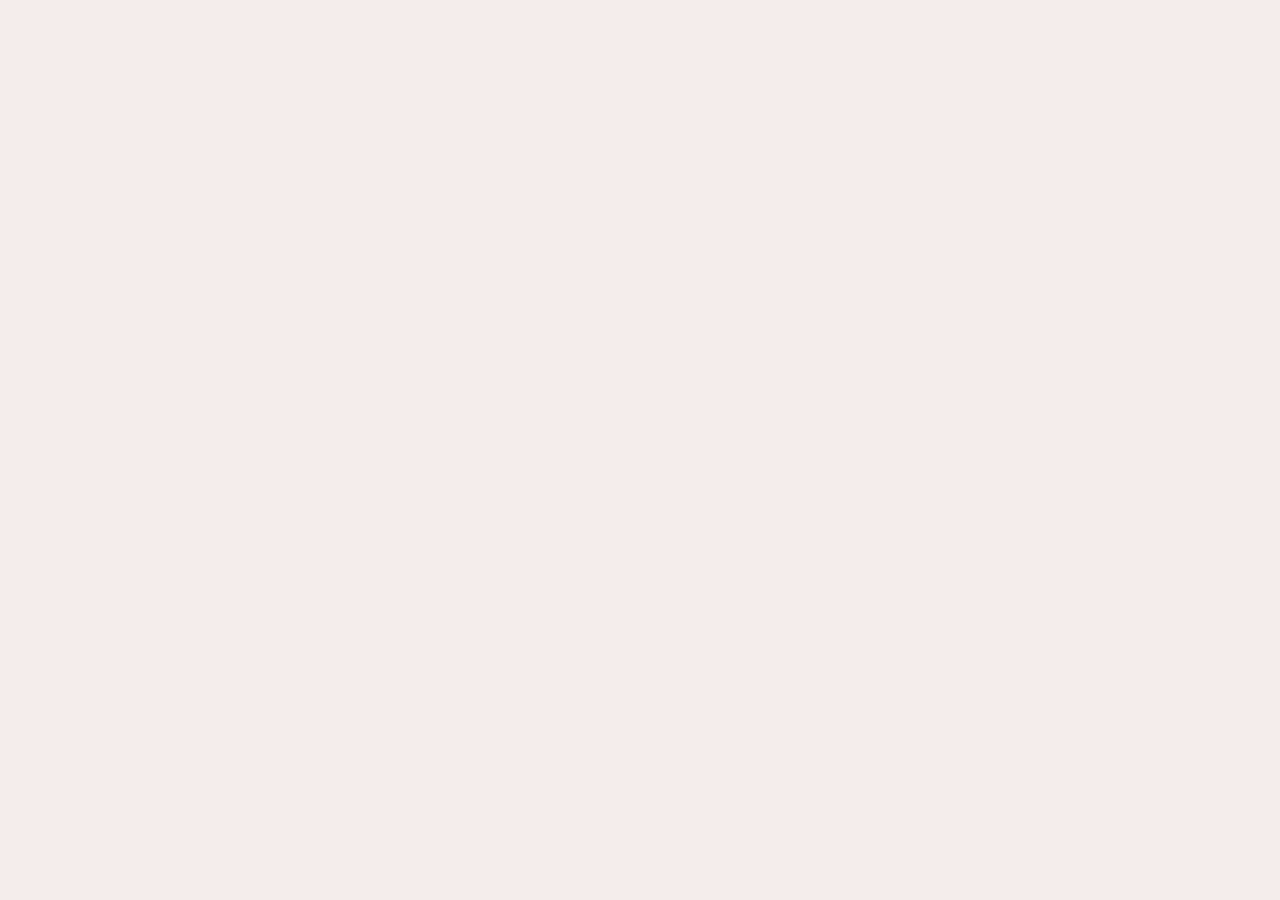
==== index.html @ aa4c27f3 "update to allow github pages" ====
<!DOCTYPE html>
<html lang="en">
<head>
    <meta charset="UTF-8">
    <title>Shopping Cart</title>
    <meta http-equiv="refresh" content="0; url=./src/">
    <link rel="canonical" href="./src/">
</head>
<body>
<p>Redirecting to <a href="./src/">the app</a>&hellip;</p>
</body>
</html>
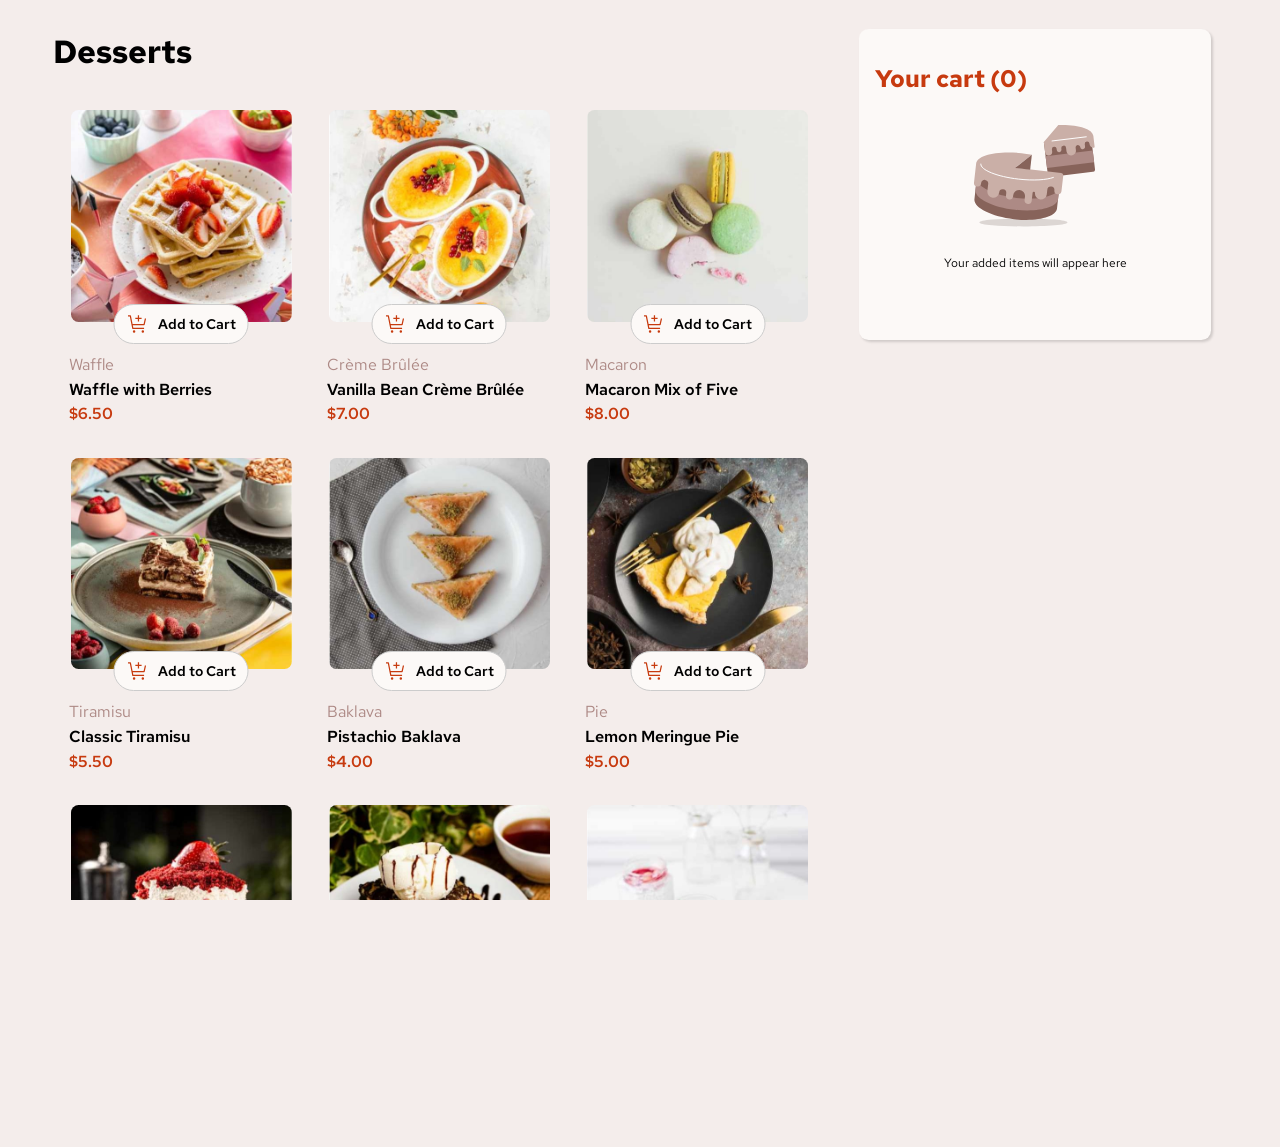
==== commit ffc4ed53: "got rid of dupe index.html" ====
--- a/index.html
+++ b/index.html
@@ -2,11 +2,16 @@
 <html lang="en">
 <head>
     <meta charset="UTF-8">
+    <meta name="viewport" content="width=device-width, initial-scale=1.0">
     <title>Shopping Cart</title>
-    <meta http-equiv="refresh" content="0; url=./src/">
-    <link rel="canonical" href="./src/">
+    <link rel="stylesheet" href="./src/reset.css">
+    <link rel="stylesheet" href="./src/styles.css">
+    <link rel="preconnect" href="https://fonts.googleapis.com">
+    <link rel="preconnect" href="https://fonts.gstatic.com" crossorigin>
+    <link href="https://fonts.googleapis.com/css2?family=Red+Hat+Text:ital,wght@0,300..700;1,300..700&display=swap" rel="stylesheet">
 </head>
 <body>
-<p>Redirecting to <a href="./src/">the app</a>&hellip;</p>
+<main id="root"></main>
+<script src="./src/script.js" type="module"></script>
 </body>
 </html>
--- a/src/styles.css
+++ b/src/styles.css
@@ -0,0 +1,525 @@
+:root {
+    --red: hsl(14, 86%, 42%);
+    --green: hsl(159, 69%, 38%);
+    --rose-50: hsl(20, 50%, 98%);
+    --rose-100: hsl(13, 31%, 94%);
+    --rose-300: hsl(14, 25%, 72%);
+    --rose-400: hsl(7, 20%, 60%);
+    --rose-500: hsl(12, 20%, 44%);
+    --rose-900: hsl(14, 65%, 9%);
+    --main-font: "Red Hat Text", sans-serif;
+}
+
+body, html {
+    width: 100vw;
+    height: 100vh;
+    font-family: var(--main-font);
+    background: var(--rose-100);
+    overflow-y: auto;
+    overflow-x: hidden;
+}
+
+#root {
+    width: auto;
+    height: auto;
+    max-width: 1440px;
+    margin: 0 auto;
+    justify-content: center;
+    display: flex;
+}
+
+.no-display {
+    display: none !important;
+    opacity: 0;
+}
+
+.grid {
+    display: grid;
+}
+
+#home-grid {
+    grid-template-columns: minmax(0, 1fr) minmax(16rem, 24rem);
+    margin: 0 auto;
+    gap: 1rem;
+    width: min(100% - 2rem, 1200px);
+    padding: .8rem;
+}
+
+#home-grid #dessert-con {
+    grid-column: 1 / 2;
+}
+
+#dessert-con #item-grid {
+    grid-template-columns: repeat(3, auto);
+    overflow-y: auto;
+}
+
+#home-grid .grid-right  {
+    display: flex;
+    flex-direction: column;
+    grid-column: 2 / 3;
+    justify-content: flex-start;
+    height: 100%;
+    width: 100%;
+
+    margin: 0 auto;
+    padding: 1rem;
+}
+
+#home-grid .grid-right #cart-list {
+    overflow-x: hidden;
+    overflow-y: auto;
+    max-height: 1000px;
+    padding: .8rem;
+}
+
+#home-grid .grid-right #cart-list-con {
+    background: var(--rose-50);
+    padding: 1rem;
+    border-radius: .6rem;
+    box-shadow: rgba(0, 0, 0, 0.15) 2px 2px 2.6px;
+}
+
+#cart-list-con > h2 {
+    color: var(--red);
+}
+
+.cart-placeholder {
+    display: flex;
+    align-items: center;
+    justify-content: center;
+    flex-direction: column;
+    width: auto;
+}
+
+.btn-con {
+    display: flex;
+    justify-content: space-evenly;
+}
+
+.carbon-con {
+    display: flex;
+    align-items: center;
+    justify-content: center;
+    gap: .6rem;
+    background: var(--rose-50);
+    border-radius: .6rem;
+}
+
+.carbon-text {
+    font-weight: 600;
+}
+
+.item-card {
+    padding: 1rem;
+    width: auto;
+    height: auto;
+    display: flex;
+}
+
+.item-card > div {
+    display: flex;
+    flex-direction: column;
+    gap: 2rem;
+}
+
+.item-card .img-con {
+    max-width: 225px;
+    margin: 0;
+}
+
+.item-img {
+    width: 100%;
+    height: 100%;
+    display: block;
+    border-radius: .6rem;
+    border: 2px solid transparent;
+}
+
+.item-img.active {
+    border: 2px solid var(--red);
+}
+
+.item-card .card-top {
+    position: relative;
+}
+
+.item-card .card-btns {
+    position: absolute;
+    bottom: 0;
+    left: 50%;
+    transform: translate(-50%, 50%);
+    display: flex;
+    width: 60%;
+    border-radius: 2rem;
+    height: 40px;
+
+}
+
+.item-card .card-btns.multi {
+    background: var(--red);
+    justify-content: space-between;
+    align-items: center;
+    width: 60%;
+
+}
+
+.btn {
+    border: 1px solid #ccc;
+    align-items: center;
+    display: inline-flex;
+    background: transparent;
+    cursor: pointer;
+    transition: transform .2s ease;
+}
+
+.btn:active {
+    transform: translateY(2px);
+}
+
+.btn.cart-btn {
+    border-radius: 1rem;
+    padding: .4rem .8rem;
+    min-width: 125px;
+    justify-content: center;
+}
+
+.btn.cart-btn.confirm {
+    background: var(--red);
+    color: var(--rose-50);
+}
+
+.btn.cart-btn.empty {
+    color: var(--red);
+    background: var(--rose-50);
+}
+
+.btn.small {
+    border-radius: 50%;
+    height: 50%;
+    max-width: min-content;
+    margin: 0 .6rem;
+    padding: .2rem;
+    border: 2px solid var(--rose-50);
+}
+
+.btn.small svg { color: var(--rose-50); }
+.btn.remove { border: 2px solid var(--rose-300); }
+.btn.remove:hover { border: 2px solid var(--rose-500); }
+.btn.remove svg { color: var(--rose-300); }
+.btn.remove:hover svg { color: var(--rose-500); }
+.btn.chng-qty:not(.single):hover, .confirm:hover { background: var(--rose-50) !important; color: var(--red) !important; }
+.btn.chng-qty:not(.single):hover svg { color: var(--red); }
+.cart-btn.empty:hover { background: var(--red); color: var(--rose-50); }
+.btn.new-order { width: 100%; padding: .6rem; border-radius: 2rem; }
+
+#cart-increment.single {
+    background: var(--rose-50);
+    width: 100%;
+    border-radius: 2rem;
+    align-items: center;
+    justify-content: center;
+    gap: .6rem;
+    font-size: 14px;
+    font-weight: 600;
+}
+
+#cart-increment.single:hover {
+    border: 1px solid var(--red);
+    color: var(--red);
+}
+
+.cart-qty {
+    color: var(--rose-50);
+    font-size: 14px;
+}
+
+.item-card .card-bot {
+    display: flex;
+    flex-direction: column;
+    gap: .4rem 0;
+}
+
+.item-card .card-bot > * {
+    margin: 0;
+}
+
+.card-bot .item-category {
+    color: var(--rose-400);
+}
+
+.card-bot .item-name {
+    font-weight: 600;
+}
+
+.card-bot .item-price {
+    font-weight: 600;
+    color: var(--red);
+}
+
+.cart-item {
+    display: flex;
+    width: 100%;
+    align-items: center;
+    justify-content: space-between;
+    border-bottom: 1px solid var(--rose-100);
+    padding: .4rem;
+}
+
+.cart-item > div {
+    align-items: center;
+    display: flex;
+    flex-direction: column;
+    gap: .6rem;
+}
+
+.cart-item .cart-item-name {
+    margin: 0;
+    overflow-wrap: anywhere;
+}
+
+.cart-item .cart-item-qty {
+    color: var(--red);
+    font-weight: 600;
+}
+
+.cart-item .cart-item-total {
+    font-weight: 600;
+    color: var(--rose-500);
+    flex: 0 0 auto;
+    white-space: nowrap;
+}
+
+.cart-item .cart-item-info {
+    display: flex;
+    gap: 0 .6rem;
+    justify-content: flex-start;
+    text-align: left;
+    align-self: flex-start;
+}
+
+.cart-item .cart-item-info > p { margin: 0; }
+
+#cart-bottom {
+    display: flex;
+    flex-direction: column;
+    justify-content: space-evenly;
+    gap: 1rem;
+}
+
+.total-con {
+    display: flex;
+    align-items: center;
+    justify-content: space-between;
+}
+
+#order-confirmation-modal {
+    border-radius: .8rem;
+    width: 600px;
+    height: min-content;
+    max-width: 90vw;
+    max-height: 85vh;
+    position: relative;
+    background: var(--rose-50);
+    border: none;
+    z-index: 1000;
+}
+
+#order-confirmation-modal::backdrop {
+    background-color: rgba(0, 0, 0, 0.7);
+}
+
+#order-confirmation-modal h2, #order-confirmation-modal p { margin: 0; }
+
+#order-confirmation-modal > div > h2, #order-confirmation-modal > div > p { margin: .4rem; }
+
+#order-confirmation-modal > div {
+    display: flex;
+    flex-direction: column;
+    padding: 1rem;
+    justify-content: flex-start;
+    height: 100%;
+}
+
+.confirm-list .cart-item {
+    width: auto;
+    max-width: 100%;
+    min-height: 4rem;
+    padding: 1rem;
+    border-bottom: 1px solid #ccc;
+    margin: 0 auto;
+}
+
+.confirm-list .cart-item .confirmed-item {
+    display: flex;
+    flex-direction: row;
+    width: 100%;
+    align-items: center;
+    gap: .8rem;
+    min-width: 0;
+}
+
+#order-confirmation-modal .confirmed-item .cart-item-info {
+    display: flex;
+    flex-direction: column;
+    align-self: center;
+    flex: 1 1 auto;
+    min-width: 0;
+    width: auto;
+}
+
+#order-confirmation-modal .confirmed-item .cart-item-info  > div {
+    display: flex;
+    gap: .6rem;
+}
+
+#order-confirmation-modal .confirmed-item > figure {
+    flex: 0 0 48px;
+    width: 48px;
+    height: 48px;
+    margin: 0;
+}
+
+#order-confirmation-modal .cart-item .cart-item-name {
+    grid-column: 1 / 3;
+    grid-row: 1 / 2;
+    white-space: nowrap;
+    overflow: hidden;
+    text-overflow: ellipsis;
+    width: auto;
+    max-width: 100%;
+}
+
+#order-confirmation-modal .cart-item .cart-item-qty {
+    grid-column: 1 / 2;
+    grid-row: 2 / 3;
+
+}
+
+#order-confirmation-modal .cart-item .cart-item-price {
+    grid-column: 2 / 3;
+    grid-row: 2 / 3;
+}
+
+#order-confirmation-modal .confirmed-item > figure img {
+    width: 100%;
+    height: 100%;
+    object-fit: cover;
+    display: block;
+    border-radius: .4rem;
+}
+
+#order-confirmation-modal .confirm-list {
+    background: var(--rose-100);
+    border-radius: .6rem;
+    padding: 1rem;
+    margin: 1rem 0;
+}
+
+#order-confirmation-modal #close-modal {
+    border: none;
+    position: absolute;
+    top: .5rem;
+    right: .25rem;
+}
+
+#order-confirmation-modal .total-con {
+    width: auto;
+    align-items: center;
+    margin: 1rem 0;
+}
+
+#toast-con {
+    position: fixed;
+    bottom: 0;
+    left: 50%;
+    transform: translate(-50%, -50%);
+    z-index: 100;
+}
+
+.toast {
+    border-radius: 1rem;
+    padding: .6rem;
+    border: 1px solid #ccc;
+    font-weight: 600;
+    font-size: 12px;
+    animation: fadeIn .4s ease-in forwards;
+    box-shadow: rgba(0, 0, 0, 0.15) 2px 2px 2.6px;
+}
+
+.toast.error {
+    background-color: red;
+}
+
+.toast.success {
+    background-color: green;
+}
+
+@keyframes fadeIn {
+    from {
+        opacity: 0;
+    }
+    to {
+        opacity: 1;
+    }
+}
+
+.txt-sml { font-size: 12px; }
+.txt-med { font-size: 14px; }
+.txt-lrg { font-size: 16px; }
+.txt-xlg { font-size: 18px; }
+
+@media (width < 500px) {
+
+    #home-grid {
+        display: flex;
+        flex-direction: column;
+    }
+
+    #dessert-con #item-grid {
+        display: flex;
+        flex-direction: column;
+        justify-content: center;
+        align-items: center;
+    }
+
+    .item-card, .item-card .img-con, .item-card > div {
+        width: 100%;
+
+    }
+
+    .item-card .img-con {
+        max-width: none;
+    }
+
+    #order-confirmation-modal.modal-mobile {
+        position: fixed;
+        inset: auto 0 0 0;
+        margin: 0;
+        width: 100%;
+        max-width: 100%;
+        height: auto;
+        max-height: 85vh;
+        border-radius: .6rem .6rem 0 0;
+        overflow-x: hidden;
+        transform: translateY(100%);
+        transition: transform .3s ease-out,
+        overlay .3s ease-out allow-discrete,
+        display .3s ease-out allow-discrete;
+    }
+
+
+    #order-confirmation-modal.modal-mobile[open] {
+        transform: translateY(0);
+    }
+
+    #order-confirmation-modal.modal-mobile {
+        font-size: 10px;
+    }
+
+    @starting-style {
+        #order-confirmation-modal.modal-mobile[open] {
+            transform: translateY(100%);
+        }
+    }
+}
